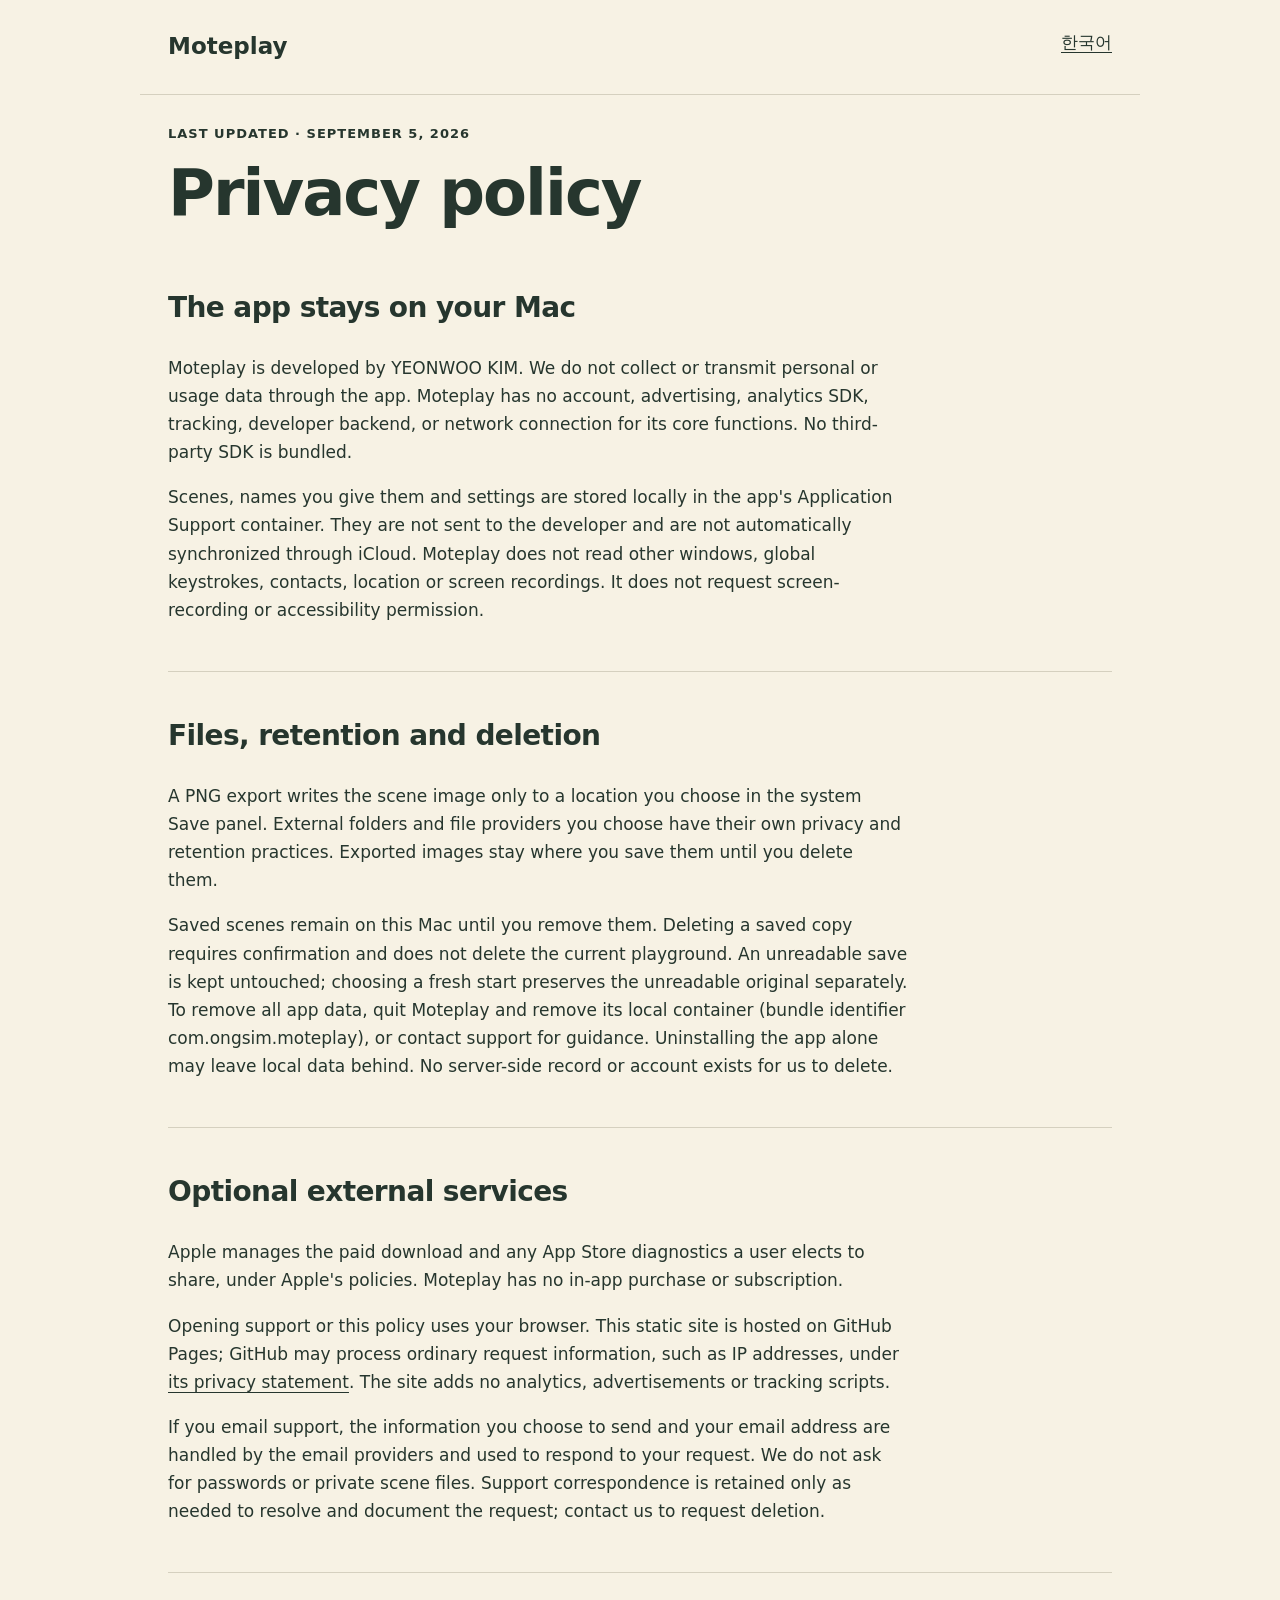
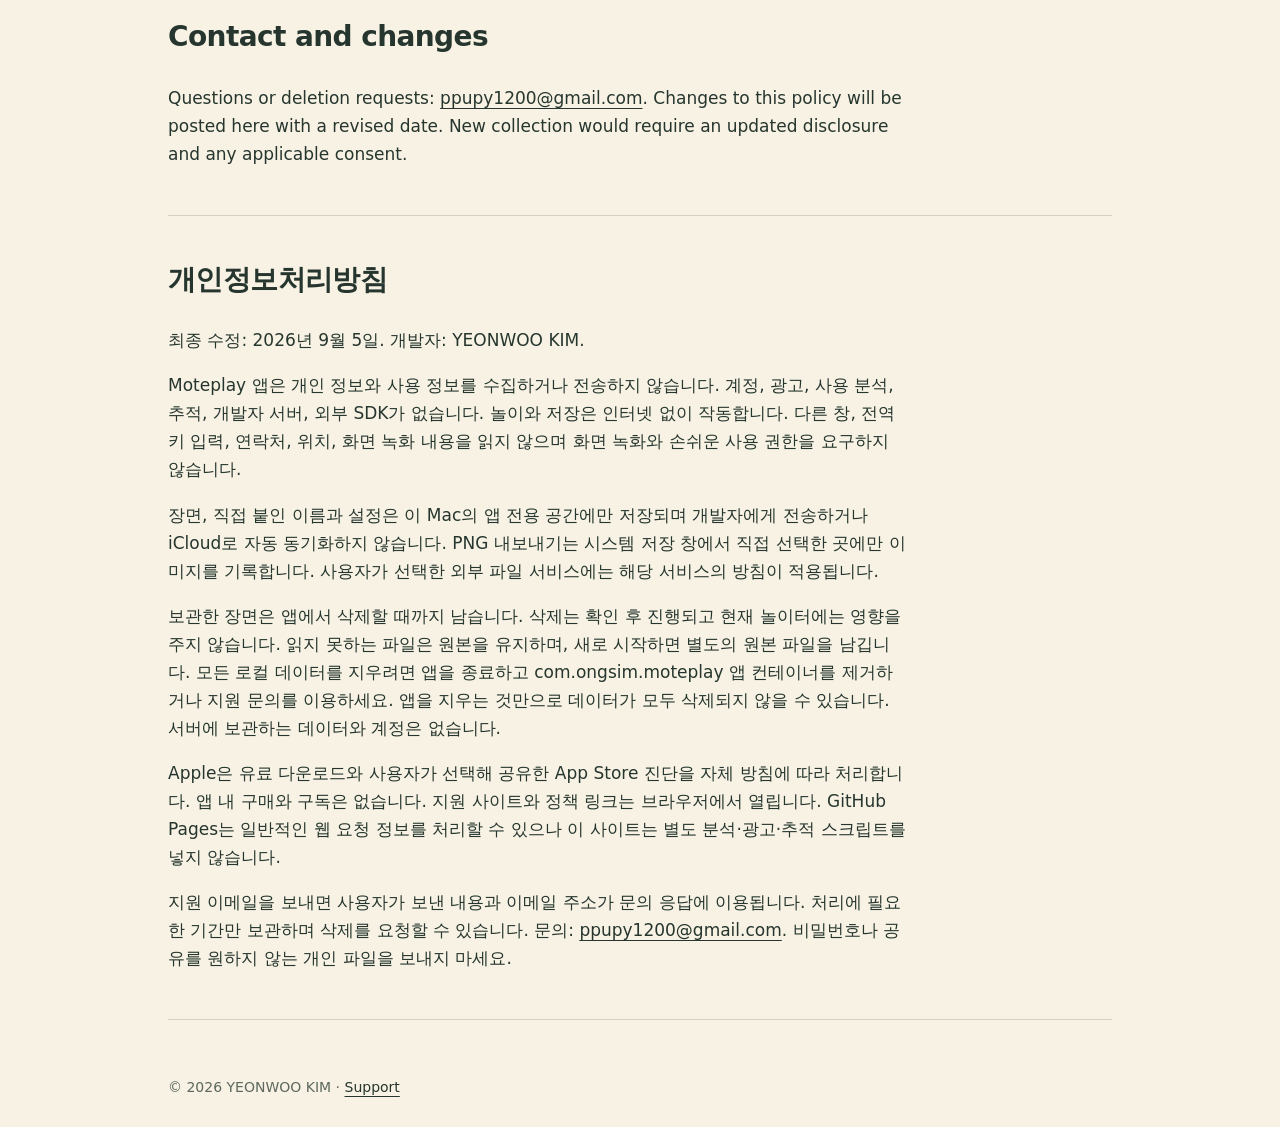
==== privacy.html @ 266efaa4 "Publish Moteplay support and privacy information" ====
<!doctype html><html lang="en"><head><meta charset="utf-8"><meta name="viewport" content="width=device-width,initial-scale=1"><title>Moteplay — privacy policy</title><link rel="icon" href="assets/icon.png"><link rel="stylesheet" href="styles.css"></head><body><header><a href="index.html">Moteplay</a><a href="#korean">한국어</a></header><main><div class="eyebrow">Last updated · September 5, 2026</div><h1>Privacy policy</h1><section><h2>The app stays on your Mac</h2><p>Moteplay is developed by YEONWOO KIM. We do not collect or transmit personal or usage data through the app. Moteplay has no account, advertising, analytics SDK, tracking, developer backend, or network connection for its core functions. No third-party SDK is bundled.</p><p>Scenes, names you give them and settings are stored locally in the app's Application Support container. They are not sent to the developer and are not automatically synchronized through iCloud. Moteplay does not read other windows, global keystrokes, contacts, location or screen recordings. It does not request screen-recording or accessibility permission.</p></section><section><h2>Files, retention and deletion</h2><p>A PNG export writes the scene image only to a location you choose in the system Save panel. External folders and file providers you choose have their own privacy and retention practices. Exported images stay where you save them until you delete them.</p><p>Saved scenes remain on this Mac until you remove them. Deleting a saved copy requires confirmation and does not delete the current playground. An unreadable save is kept untouched; choosing a fresh start preserves the unreadable original separately. To remove all app data, quit Moteplay and remove its local container (bundle identifier com.ongsim.moteplay), or contact support for guidance. Uninstalling the app alone may leave local data behind. No server-side record or account exists for us to delete.</p></section><section><h2>Optional external services</h2><p>Apple manages the paid download and any App Store diagnostics a user elects to share, under Apple's policies. Moteplay has no in-app purchase or subscription.</p><p>Opening support or this policy uses your browser. This static site is hosted on GitHub Pages; GitHub may process ordinary request information, such as IP addresses, under <a href="https://docs.github.com/en/site-policy/privacy-policies/github-general-privacy-statement">its privacy statement</a>. The site adds no analytics, advertisements or tracking scripts.</p><p>If you email support, the information you choose to send and your email address are handled by the email providers and used to respond to your request. We do not ask for passwords or private scene files. Support correspondence is retained only as needed to resolve and document the request; contact us to request deletion.</p></section><section><h2>Contact and changes</h2><p>Questions or deletion requests: <a href="mailto:ppupy1200@gmail.com?subject=Moteplay%20privacy">ppupy1200@gmail.com</a>. Changes to this policy will be posted here with a revised date. New collection would require an updated disclosure and any applicable consent.</p></section><section lang="ko" id="korean"><h2>개인정보처리방침</h2><p>최종 수정: 2026년 9월 5일. 개발자: YEONWOO KIM.</p><p>Moteplay 앱은 개인 정보와 사용 정보를 수집하거나 전송하지 않습니다. 계정, 광고, 사용 분석, 추적, 개발자 서버, 외부 SDK가 없습니다. 놀이와 저장은 인터넷 없이 작동합니다. 다른 창, 전역 키 입력, 연락처, 위치, 화면 녹화 내용을 읽지 않으며 화면 녹화와 손쉬운 사용 권한을 요구하지 않습니다.</p><p>장면, 직접 붙인 이름과 설정은 이 Mac의 앱 전용 공간에만 저장되며 개발자에게 전송하거나 iCloud로 자동 동기화하지 않습니다. PNG 내보내기는 시스템 저장 창에서 직접 선택한 곳에만 이미지를 기록합니다. 사용자가 선택한 외부 파일 서비스에는 해당 서비스의 방침이 적용됩니다.</p><p>보관한 장면은 앱에서 삭제할 때까지 남습니다. 삭제는 확인 후 진행되고 현재 놀이터에는 영향을 주지 않습니다. 읽지 못하는 파일은 원본을 유지하며, 새로 시작하면 별도의 원본 파일을 남깁니다. 모든 로컬 데이터를 지우려면 앱을 종료하고 com.ongsim.moteplay 앱 컨테이너를 제거하거나 지원 문의를 이용하세요. 앱을 지우는 것만으로 데이터가 모두 삭제되지 않을 수 있습니다. 서버에 보관하는 데이터와 계정은 없습니다.</p><p>Apple은 유료 다운로드와 사용자가 선택해 공유한 App Store 진단을 자체 방침에 따라 처리합니다. 앱 내 구매와 구독은 없습니다. 지원 사이트와 정책 링크는 브라우저에서 열립니다. GitHub Pages는 일반적인 웹 요청 정보를 처리할 수 있으나 이 사이트는 별도 분석·광고·추적 스크립트를 넣지 않습니다.</p><p>지원 이메일을 보내면 사용자가 보낸 내용과 이메일 주소가 문의 응답에 이용됩니다. 처리에 필요한 기간만 보관하며 삭제를 요청할 수 있습니다. 문의: <a href="mailto:ppupy1200@gmail.com?subject=Moteplay%20privacy">ppupy1200@gmail.com</a>. 비밀번호나 공유를 원하지 않는 개인 파일을 보내지 마세요.</p></section></main><footer>© 2026 YEONWOO KIM · <a href="index.html">Support</a></footer></body></html>
---- styles.css ----
:root{color-scheme:light;--paper:#f7f2e4;--ink:#26362e;--line:#d5d0bf;--muted:#5d685e}*{box-sizing:border-box}body{margin:0;background:var(--paper);color:var(--ink);font:17px/1.65 system-ui,-apple-system,sans-serif}header,main,footer{max-width:1000px;margin:auto;padding:28px}header{display:flex;justify-content:space-between;border-bottom:1px solid var(--line)}a{color:var(--ink);text-underline-offset:4px}header>a:first-child{font-weight:800;text-decoration:none;font-size:23px}.hero{display:grid;grid-template-columns:1fr 160px;gap:36px;align-items:center;padding:38px 0 28px}h1{font-size:clamp(38px,5vw,64px);letter-spacing:-2px;line-height:1.05;margin:16px 0}h2{font-size:28px;letter-spacing:-.6px}p{max-width:740px}.eyebrow{font-size:13px;font-weight:750;letter-spacing:1px;text-transform:uppercase}.icon{width:160px}.stage{display:block;width:100%;border-radius:22px;border:1px solid var(--line)}.caption{color:var(--muted);font-size:14px}.steps{display:grid;grid-template-columns:repeat(3,1fr);gap:26px;margin:48px 0}.steps h2{font-size:21px;margin:0}.steps p{font-size:16px}section{padding:18px 0 30px;border-bottom:1px solid var(--line)}details{padding:15px 0;border-bottom:1px solid var(--line)}summary{font-weight:650;cursor:pointer}footer{font-size:14px;color:var(--muted)}:focus-visible{outline:3px solid #65872e;outline-offset:4px}@media(max-width:650px){header,main,footer{padding:20px}.hero{grid-template-columns:1fr}.icon{width:104px;grid-row:1}.steps{grid-template-columns:1fr}h1{letter-spacing:-1px}}
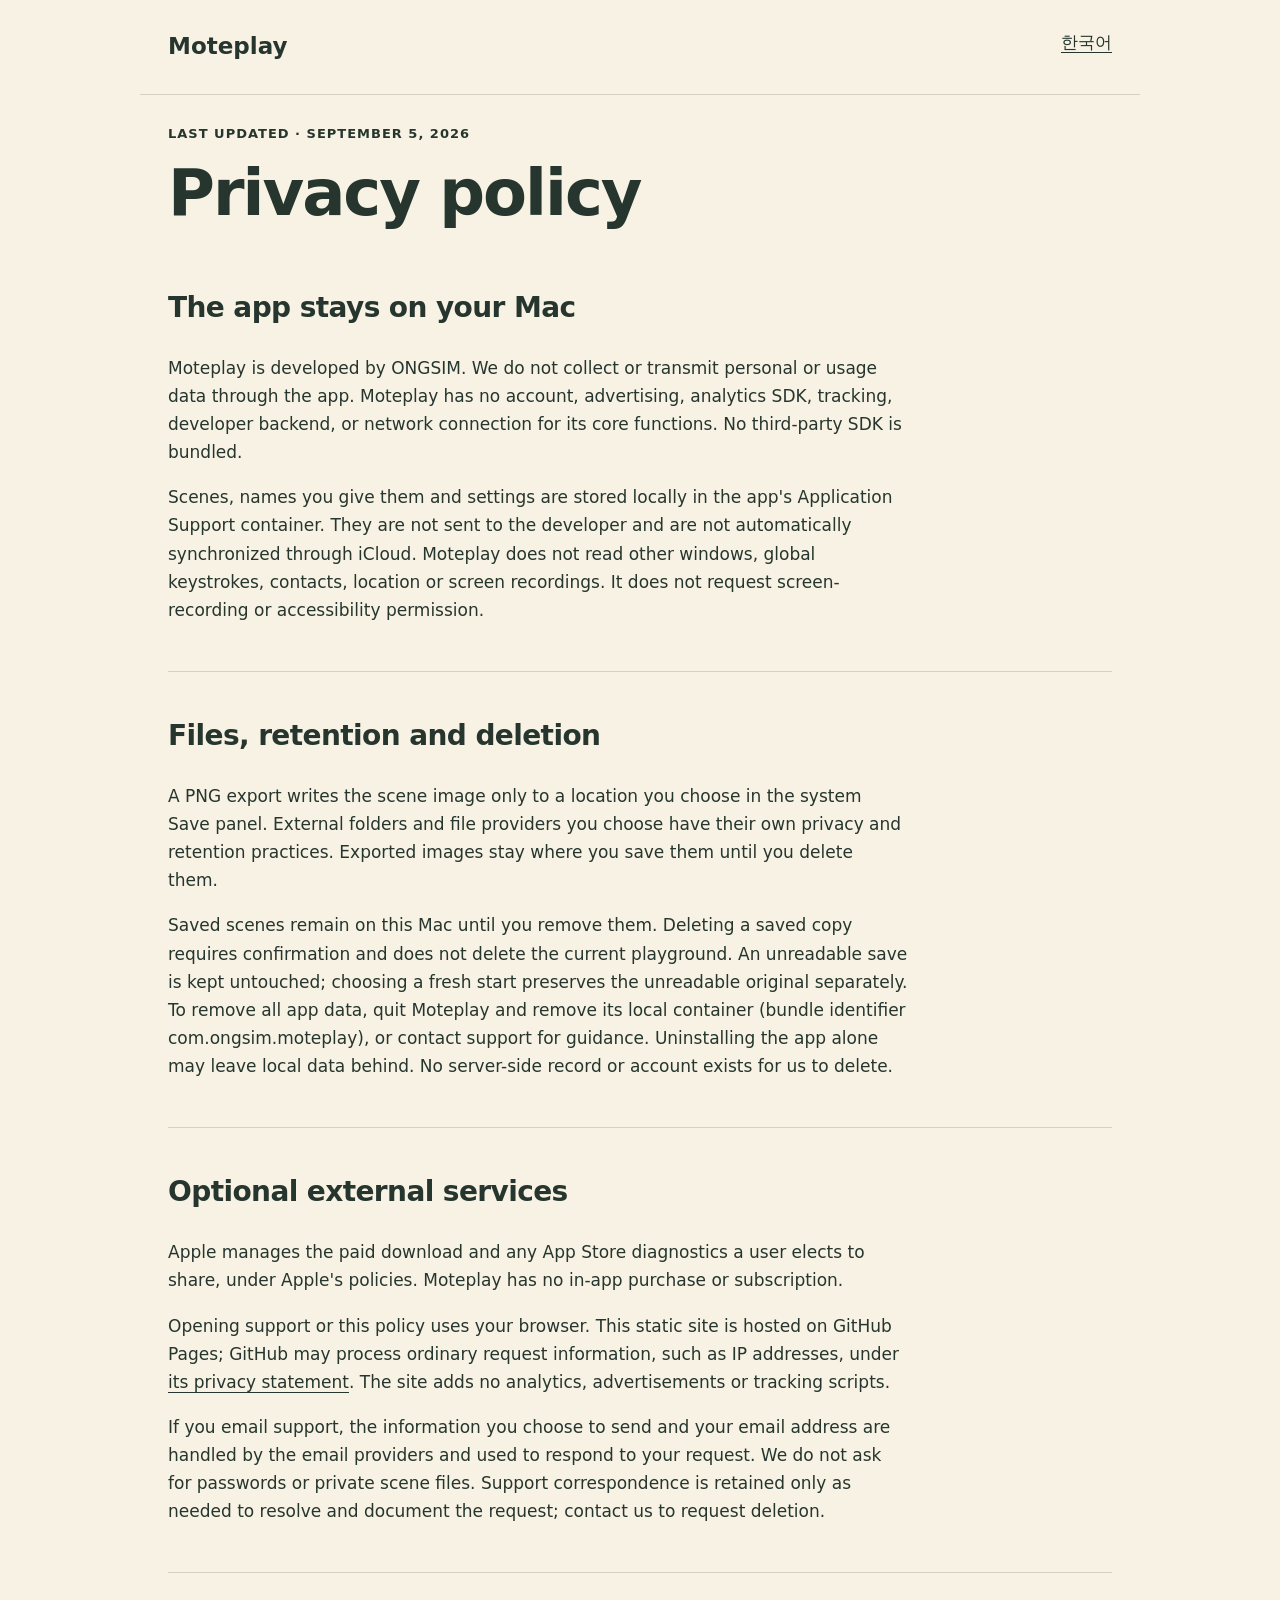
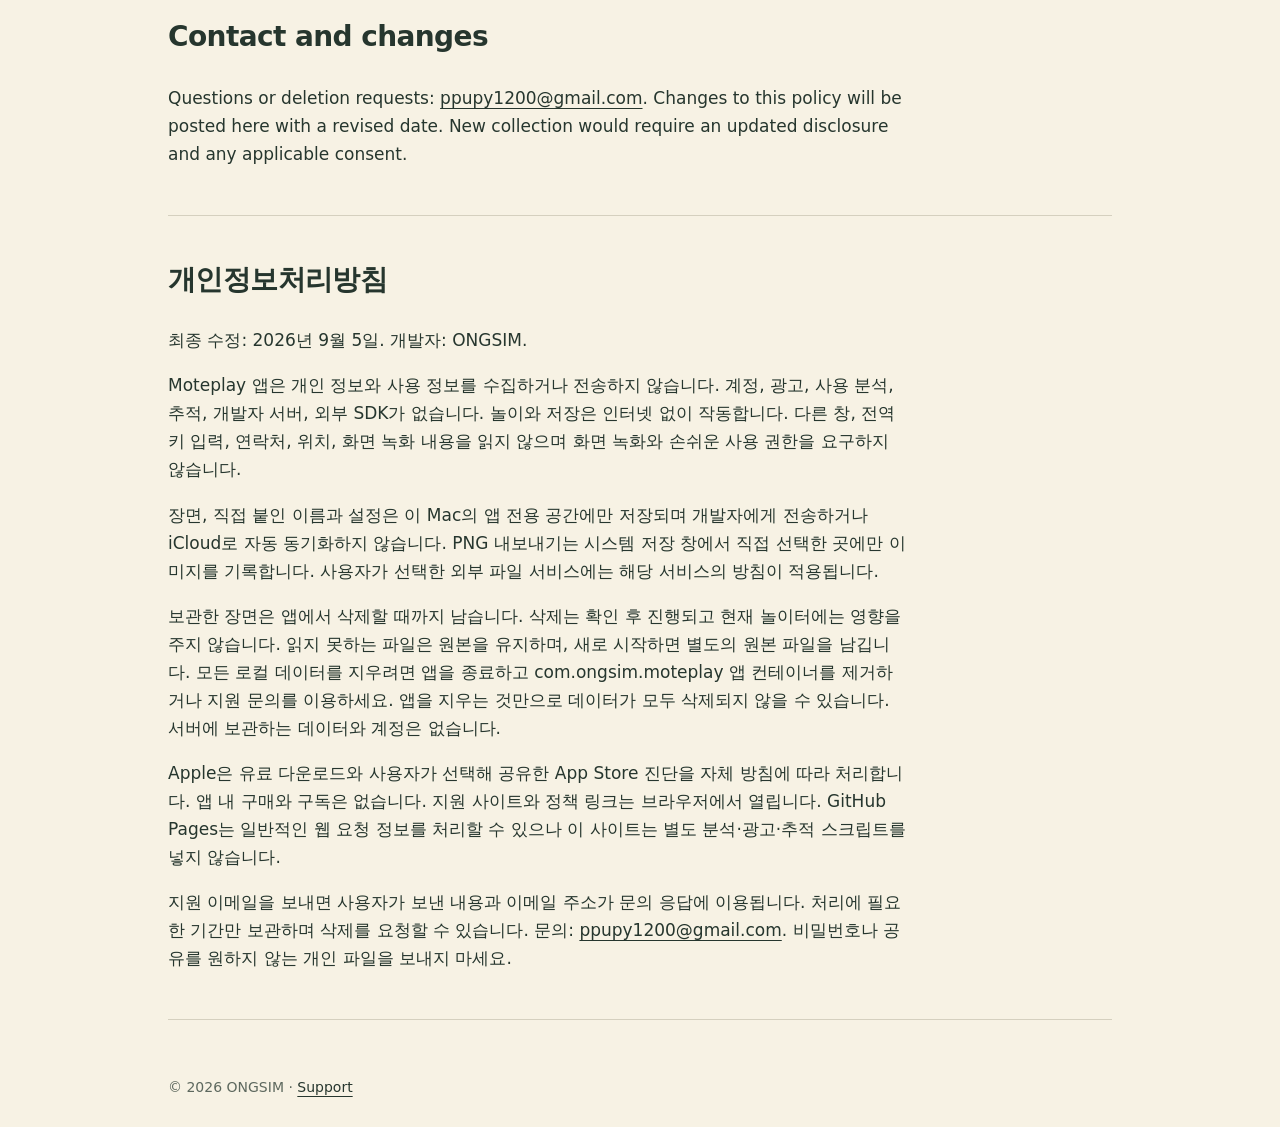
==== commit c3f48ffc: "Brand as ONGSIM: remove personal name; purchase wording matches the current free download with optio" ====
--- a/privacy.html
+++ b/privacy.html
@@ -1 +1 @@
-<!doctype html><html lang="en"><head><meta charset="utf-8"><meta name="viewport" content="width=device-width,initial-scale=1"><title>Moteplay — privacy policy</title><link rel="icon" href="assets/icon.png"><link rel="stylesheet" href="styles.css"></head><body><header><a href="index.html">Moteplay</a><a href="#korean">한국어</a></header><main><div class="eyebrow">Last updated · September 5, 2026</div><h1>Privacy policy</h1><section><h2>The app stays on your Mac</h2><p>Moteplay is developed by YEONWOO KIM. We do not collect or transmit personal or usage data through the app. Moteplay has no account, advertising, analytics SDK, tracking, developer backend, or network connection for its core functions. No third-party SDK is bundled.</p><p>Scenes, names you give them and settings are stored locally in the app's Application Support container. They are not sent to the developer and are not automatically synchronized through iCloud. Moteplay does not read other windows, global keystrokes, contacts, location or screen recordings. It does not request screen-recording or accessibility permission.</p></section><section><h2>Files, retention and deletion</h2><p>A PNG export writes the scene image only to a location you choose in the system Save panel. External folders and file providers you choose have their own privacy and retention practices. Exported images stay where you save them until you delete them.</p><p>Saved scenes remain on this Mac until you remove them. Deleting a saved copy requires confirmation and does not delete the current playground. An unreadable save is kept untouched; choosing a fresh start preserves the unreadable original separately. To remove all app data, quit Moteplay and remove its local container (bundle identifier com.ongsim.moteplay), or contact support for guidance. Uninstalling the app alone may leave local data behind. No server-side record or account exists for us to delete.</p></section><section><h2>Optional external services</h2><p>Apple manages the paid download and any App Store diagnostics a user elects to share, under Apple's policies. Moteplay has no in-app purchase or subscription.</p><p>Opening support or this policy uses your browser. This static site is hosted on GitHub Pages; GitHub may process ordinary request information, such as IP addresses, under <a href="https://docs.github.com/en/site-policy/privacy-policies/github-general-privacy-statement">its privacy statement</a>. The site adds no analytics, advertisements or tracking scripts.</p><p>If you email support, the information you choose to send and your email address are handled by the email providers and used to respond to your request. We do not ask for passwords or private scene files. Support correspondence is retained only as needed to resolve and document the request; contact us to request deletion.</p></section><section><h2>Contact and changes</h2><p>Questions or deletion requests: <a href="mailto:ppupy1200@gmail.com?subject=Moteplay%20privacy">ppupy1200@gmail.com</a>. Changes to this policy will be posted here with a revised date. New collection would require an updated disclosure and any applicable consent.</p></section><section lang="ko" id="korean"><h2>개인정보처리방침</h2><p>최종 수정: 2026년 9월 5일. 개발자: YEONWOO KIM.</p><p>Moteplay 앱은 개인 정보와 사용 정보를 수집하거나 전송하지 않습니다. 계정, 광고, 사용 분석, 추적, 개발자 서버, 외부 SDK가 없습니다. 놀이와 저장은 인터넷 없이 작동합니다. 다른 창, 전역 키 입력, 연락처, 위치, 화면 녹화 내용을 읽지 않으며 화면 녹화와 손쉬운 사용 권한을 요구하지 않습니다.</p><p>장면, 직접 붙인 이름과 설정은 이 Mac의 앱 전용 공간에만 저장되며 개발자에게 전송하거나 iCloud로 자동 동기화하지 않습니다. PNG 내보내기는 시스템 저장 창에서 직접 선택한 곳에만 이미지를 기록합니다. 사용자가 선택한 외부 파일 서비스에는 해당 서비스의 방침이 적용됩니다.</p><p>보관한 장면은 앱에서 삭제할 때까지 남습니다. 삭제는 확인 후 진행되고 현재 놀이터에는 영향을 주지 않습니다. 읽지 못하는 파일은 원본을 유지하며, 새로 시작하면 별도의 원본 파일을 남깁니다. 모든 로컬 데이터를 지우려면 앱을 종료하고 com.ongsim.moteplay 앱 컨테이너를 제거하거나 지원 문의를 이용하세요. 앱을 지우는 것만으로 데이터가 모두 삭제되지 않을 수 있습니다. 서버에 보관하는 데이터와 계정은 없습니다.</p><p>Apple은 유료 다운로드와 사용자가 선택해 공유한 App Store 진단을 자체 방침에 따라 처리합니다. 앱 내 구매와 구독은 없습니다. 지원 사이트와 정책 링크는 브라우저에서 열립니다. GitHub Pages는 일반적인 웹 요청 정보를 처리할 수 있으나 이 사이트는 별도 분석·광고·추적 스크립트를 넣지 않습니다.</p><p>지원 이메일을 보내면 사용자가 보낸 내용과 이메일 주소가 문의 응답에 이용됩니다. 처리에 필요한 기간만 보관하며 삭제를 요청할 수 있습니다. 문의: <a href="mailto:ppupy1200@gmail.com?subject=Moteplay%20privacy">ppupy1200@gmail.com</a>. 비밀번호나 공유를 원하지 않는 개인 파일을 보내지 마세요.</p></section></main><footer>© 2026 YEONWOO KIM · <a href="index.html">Support</a></footer></body></html>
+<!doctype html><html lang="en"><head><meta charset="utf-8"><meta name="viewport" content="width=device-width,initial-scale=1"><title>Moteplay — privacy policy</title><link rel="icon" href="assets/icon.png"><link rel="stylesheet" href="styles.css"></head><body><header><a href="index.html">Moteplay</a><a href="#korean">한국어</a></header><main><div class="eyebrow">Last updated · September 5, 2026</div><h1>Privacy policy</h1><section><h2>The app stays on your Mac</h2><p>Moteplay is developed by ONGSIM. We do not collect or transmit personal or usage data through the app. Moteplay has no account, advertising, analytics SDK, tracking, developer backend, or network connection for its core functions. No third-party SDK is bundled.</p><p>Scenes, names you give them and settings are stored locally in the app's Application Support container. They are not sent to the developer and are not automatically synchronized through iCloud. Moteplay does not read other windows, global keystrokes, contacts, location or screen recordings. It does not request screen-recording or accessibility permission.</p></section><section><h2>Files, retention and deletion</h2><p>A PNG export writes the scene image only to a location you choose in the system Save panel. External folders and file providers you choose have their own privacy and retention practices. Exported images stay where you save them until you delete them.</p><p>Saved scenes remain on this Mac until you remove them. Deleting a saved copy requires confirmation and does not delete the current playground. An unreadable save is kept untouched; choosing a fresh start preserves the unreadable original separately. To remove all app data, quit Moteplay and remove its local container (bundle identifier com.ongsim.moteplay), or contact support for guidance. Uninstalling the app alone may leave local data behind. No server-side record or account exists for us to delete.</p></section><section><h2>Optional external services</h2><p>Apple manages the paid download and any App Store diagnostics a user elects to share, under Apple's policies. Moteplay has no in-app purchase or subscription.</p><p>Opening support or this policy uses your browser. This static site is hosted on GitHub Pages; GitHub may process ordinary request information, such as IP addresses, under <a href="https://docs.github.com/en/site-policy/privacy-policies/github-general-privacy-statement">its privacy statement</a>. The site adds no analytics, advertisements or tracking scripts.</p><p>If you email support, the information you choose to send and your email address are handled by the email providers and used to respond to your request. We do not ask for passwords or private scene files. Support correspondence is retained only as needed to resolve and document the request; contact us to request deletion.</p></section><section><h2>Contact and changes</h2><p>Questions or deletion requests: <a href="mailto:ppupy1200@gmail.com?subject=Moteplay%20privacy">ppupy1200@gmail.com</a>. Changes to this policy will be posted here with a revised date. New collection would require an updated disclosure and any applicable consent.</p></section><section lang="ko" id="korean"><h2>개인정보처리방침</h2><p>최종 수정: 2026년 9월 5일. 개발자: ONGSIM.</p><p>Moteplay 앱은 개인 정보와 사용 정보를 수집하거나 전송하지 않습니다. 계정, 광고, 사용 분석, 추적, 개발자 서버, 외부 SDK가 없습니다. 놀이와 저장은 인터넷 없이 작동합니다. 다른 창, 전역 키 입력, 연락처, 위치, 화면 녹화 내용을 읽지 않으며 화면 녹화와 손쉬운 사용 권한을 요구하지 않습니다.</p><p>장면, 직접 붙인 이름과 설정은 이 Mac의 앱 전용 공간에만 저장되며 개발자에게 전송하거나 iCloud로 자동 동기화하지 않습니다. PNG 내보내기는 시스템 저장 창에서 직접 선택한 곳에만 이미지를 기록합니다. 사용자가 선택한 외부 파일 서비스에는 해당 서비스의 방침이 적용됩니다.</p><p>보관한 장면은 앱에서 삭제할 때까지 남습니다. 삭제는 확인 후 진행되고 현재 놀이터에는 영향을 주지 않습니다. 읽지 못하는 파일은 원본을 유지하며, 새로 시작하면 별도의 원본 파일을 남깁니다. 모든 로컬 데이터를 지우려면 앱을 종료하고 com.ongsim.moteplay 앱 컨테이너를 제거하거나 지원 문의를 이용하세요. 앱을 지우는 것만으로 데이터가 모두 삭제되지 않을 수 있습니다. 서버에 보관하는 데이터와 계정은 없습니다.</p><p>Apple은 유료 다운로드와 사용자가 선택해 공유한 App Store 진단을 자체 방침에 따라 처리합니다. 앱 내 구매와 구독은 없습니다. 지원 사이트와 정책 링크는 브라우저에서 열립니다. GitHub Pages는 일반적인 웹 요청 정보를 처리할 수 있으나 이 사이트는 별도 분석·광고·추적 스크립트를 넣지 않습니다.</p><p>지원 이메일을 보내면 사용자가 보낸 내용과 이메일 주소가 문의 응답에 이용됩니다. 처리에 필요한 기간만 보관하며 삭제를 요청할 수 있습니다. 문의: <a href="mailto:ppupy1200@gmail.com?subject=Moteplay%20privacy">ppupy1200@gmail.com</a>. 비밀번호나 공유를 원하지 않는 개인 파일을 보내지 마세요.</p></section></main><footer>© 2026 ONGSIM · <a href="index.html">Support</a></footer></body></html>
